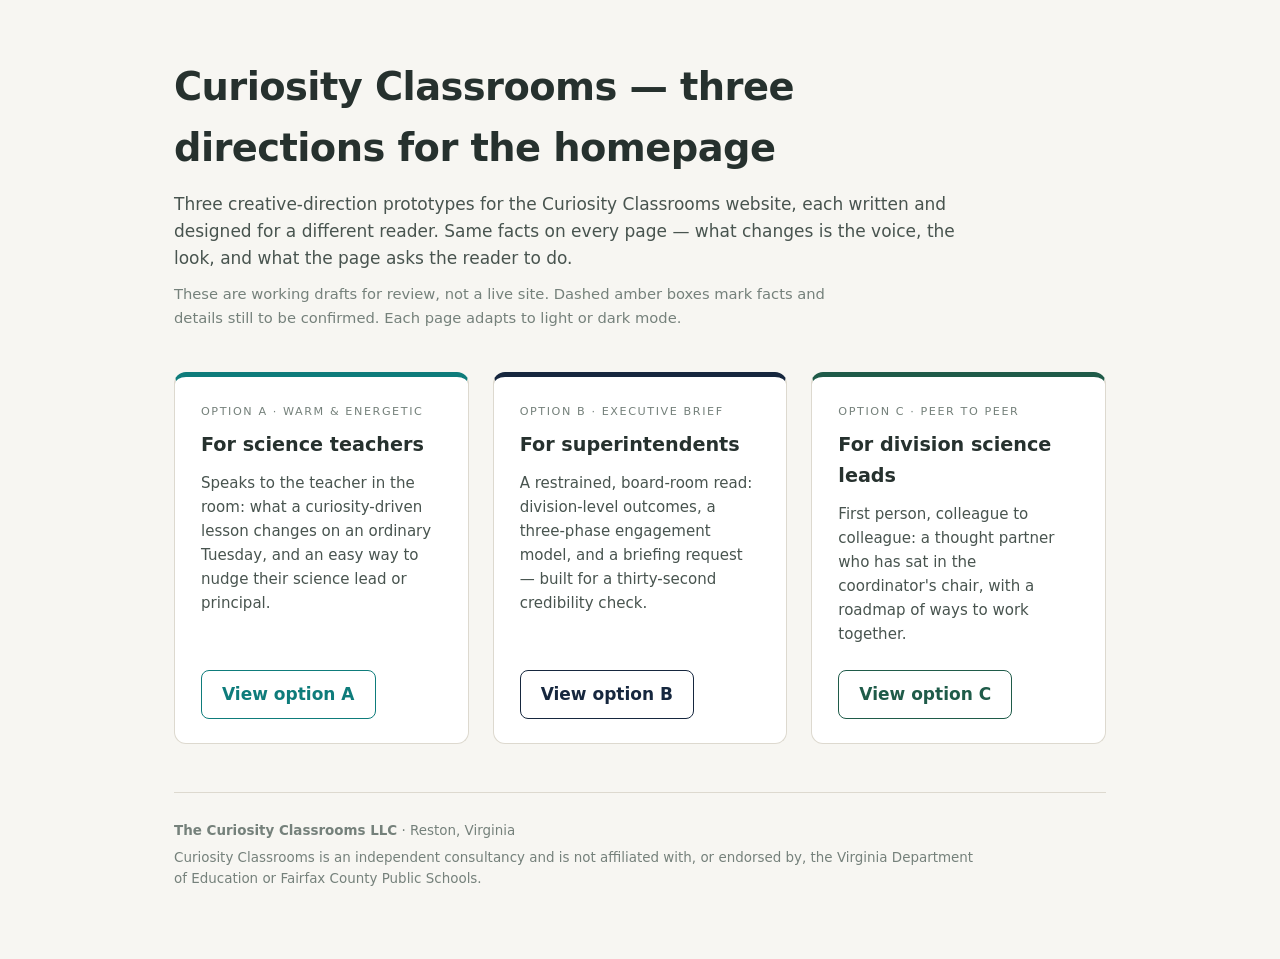
==== index.html @ b70e01c2 "Three homepage prototypes + index chooser for Curiosity Classrooms Teacher, superintendent, and divi" ====
<!DOCTYPE html>
<html lang="en">
<head>
<meta charset="utf-8">
<meta name="viewport" content="width=device-width, initial-scale=1">
<meta name="robots" content="noindex, nofollow">
<title>Curiosity Classrooms — three homepage directions</title>
<style>
  :root {
    --paper: #F7F6F2;
    --card: #FFFFFF;
    --ink: #26312E;
    --body: #48544F;
    --muted: #75817B;
    --line: #DDD9CF;
    --a-accent: #0E7C7B;
    --b-accent: #16273E;
    --b-accent-text: #16273E;
    --c-accent: #1F5B49;
  }
  @media (prefers-color-scheme: dark) {
    :root {
      --paper: #151A18; --card: #1E2523; --ink: #EAEDE9; --body: #B9C2BC;
      --muted: #8A948E; --line: #313A36;
      --a-accent: #56BDB4; --b-accent: #8FA5C4; --b-accent-text: #A9BCD6; --c-accent: #6FC2A2;
    }
  }
  :root[data-theme="light"] {
    --paper: #F7F6F2; --card: #FFFFFF; --ink: #26312E; --body: #48544F;
    --muted: #75817B; --line: #DDD9CF;
    --a-accent: #0E7C7B; --b-accent: #16273E; --b-accent-text: #16273E; --c-accent: #1F5B49;
  }
  :root[data-theme="dark"] {
    --paper: #151A18; --card: #1E2523; --ink: #EAEDE9; --body: #B9C2BC;
    --muted: #8A948E; --line: #313A36;
    --a-accent: #56BDB4; --b-accent: #8FA5C4; --b-accent-text: #A9BCD6; --c-accent: #6FC2A2;
  }
  * { box-sizing: border-box; }
  body { margin: 0; background: var(--paper); color: var(--body);
    font-family: "Segoe UI", system-ui, -apple-system, sans-serif;
    font-size: 17px; line-height: 1.6; }
  .wrap { max-width: 980px; margin: 0 auto; padding: 56px 24px 64px; }
  h1 { color: var(--ink); font-size: clamp(1.7rem, 4vw, 2.4rem); font-weight: 700;
    letter-spacing: -0.015em; margin: 0 0 12px; text-wrap: balance; }
  .intro { max-width: 46em; margin: 0 0 10px; }
  .note { color: var(--muted); font-size: 0.92rem; max-width: 46em; margin: 0 0 42px; }
  .grid { display: grid; grid-template-columns: repeat(auto-fit, minmax(270px, 1fr)); gap: 24px; }
  .option { background: var(--card); border: 1px solid var(--line); border-radius: 12px;
    padding: 26px 26px 24px; display: flex; flex-direction: column; gap: 10px;
    border-top-width: 5px; }
  .option.a { border-top-color: var(--a-accent); }
  .option.b { border-top-color: var(--b-accent); }
  .option.c { border-top-color: var(--c-accent); }
  .option .tag { font-size: 0.7rem; text-transform: uppercase; letter-spacing: 0.14em;
    color: var(--muted); }
  .option h2 { color: var(--ink); font-size: 1.2rem; margin: 0; font-weight: 700; }
  .option p { margin: 0; font-size: 0.94rem; flex-grow: 1; }
  .option a.view { display: inline-block; margin-top: 14px; font-weight: 600;
    text-decoration: none; padding: 10px 20px; border-radius: 8px; align-self: flex-start;
    border: 1.5px solid var(--line); color: var(--ink); }
  .option.a a.view { border-color: var(--a-accent); color: var(--a-accent); }
  .option.b a.view { border-color: var(--b-accent); color: var(--b-accent-text); }
  .option.c a.view { border-color: var(--c-accent); color: var(--c-accent); }
  a:focus-visible { outline: 3px solid var(--a-accent); outline-offset: 2px; }
  .footer { margin-top: 48px; border-top: 1px solid var(--line); padding-top: 22px;
    color: var(--muted); font-size: 0.84rem; }
  .footer p { margin: 5px 0; max-width: 60em; }
</style>
</head>
<body>
<div class="wrap">
  <h1>Curiosity Classrooms — three directions for the homepage</h1>
  <p class="intro">Three creative-direction prototypes for the Curiosity Classrooms website,
    each written and designed for a different reader. Same facts on every page — what changes
    is the voice, the look, and what the page asks the reader to do.</p>
  <p class="note">These are working drafts for review, not a live site. Dashed amber
    boxes mark facts and details still to be confirmed. Each page adapts to light or
    dark mode.</p>

  <div class="grid">
    <div class="option a">
      <span class="tag">Option A · warm &amp; energetic</span>
      <h2>For science teachers</h2>
      <p>Speaks to the teacher in the room: what a curiosity-driven lesson changes on an
        ordinary Tuesday, and an easy way to nudge their science lead or principal.</p>
      <a class="view" href="prototypes/curiosity-teacher.html">View option A</a>
    </div>
    <div class="option b">
      <span class="tag">Option B · executive brief</span>
      <h2>For superintendents</h2>
      <p>A restrained, board-room read: division-level outcomes, a three-phase engagement
        model, and a briefing request — built for a thirty-second credibility check.</p>
      <a class="view" href="prototypes/curiosity-superintendent.html">View option B</a>
    </div>
    <div class="option c">
      <span class="tag">Option C · peer to peer</span>
      <h2>For division science leads</h2>
      <p>First person, colleague to colleague: a thought partner who has sat in the
        coordinator's chair, with a roadmap of ways to work together.</p>
      <a class="view" href="prototypes/curiosity-science-lead.html">View option C</a>
    </div>
  </div>

  <div class="footer">
    <p><strong>The Curiosity Classrooms LLC</strong> · Reston, Virginia</p>
    <p>Curiosity Classrooms is an independent consultancy and is not affiliated with, or
      endorsed by, the Virginia Department of Education or Fairfax County Public Schools.</p>
  </div>
</div>
</body>
</html>
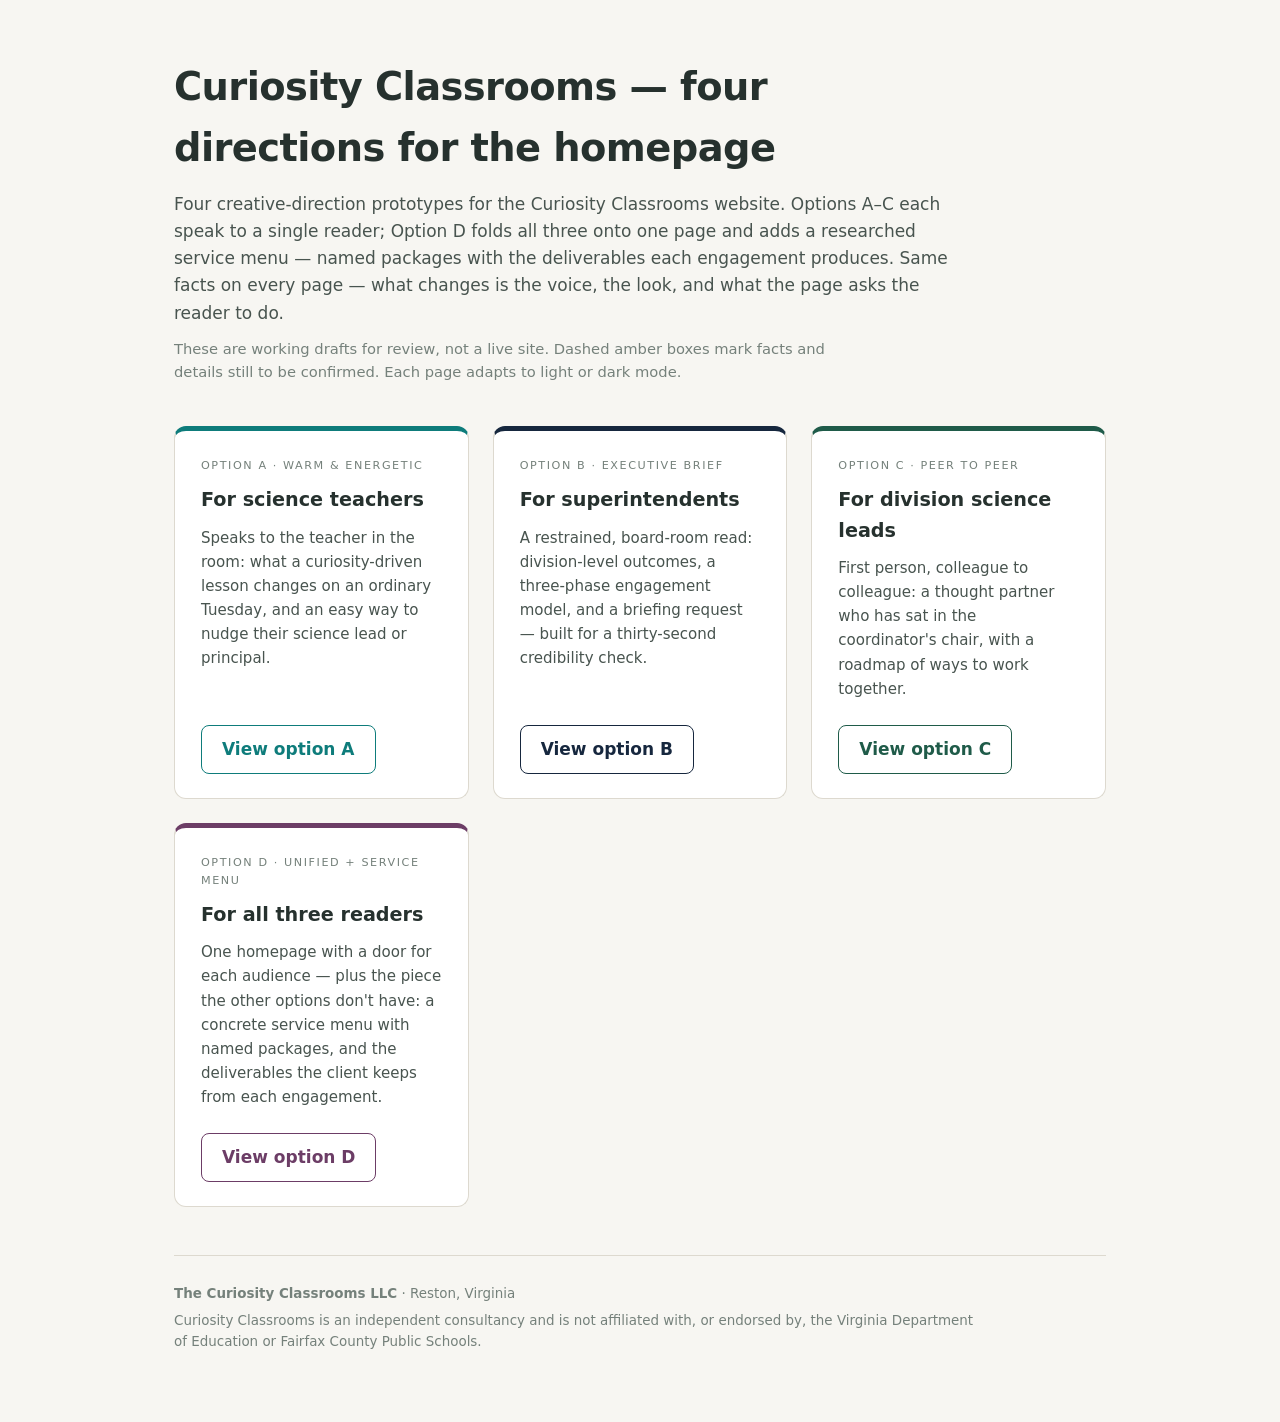
==== commit 02334e0f: "Add Prototype D: unified all-audience homepage with researched service menu - 8 packages (See clearl" ====
--- a/index.html
+++ b/index.html
@@ -4,7 +4,7 @@
 <meta charset="utf-8">
 <meta name="viewport" content="width=device-width, initial-scale=1">
 <meta name="robots" content="noindex, nofollow">
-<title>Curiosity Classrooms — three homepage directions</title>
+<title>Curiosity Classrooms — homepage directions</title>
 <style>
   :root {
     --paper: #F7F6F2;
@@ -17,23 +17,27 @@
     --b-accent: #16273E;
     --b-accent-text: #16273E;
     --c-accent: #1F5B49;
+    --d-accent: #6C3D66;
   }
   @media (prefers-color-scheme: dark) {
     :root {
       --paper: #151A18; --card: #1E2523; --ink: #EAEDE9; --body: #B9C2BC;
       --muted: #8A948E; --line: #313A36;
       --a-accent: #56BDB4; --b-accent: #8FA5C4; --b-accent-text: #A9BCD6; --c-accent: #6FC2A2;
+      --d-accent: #C48EBC;
     }
   }
   :root[data-theme="light"] {
     --paper: #F7F6F2; --card: #FFFFFF; --ink: #26312E; --body: #48544F;
     --muted: #75817B; --line: #DDD9CF;
     --a-accent: #0E7C7B; --b-accent: #16273E; --b-accent-text: #16273E; --c-accent: #1F5B49;
+    --d-accent: #6C3D66;
   }
   :root[data-theme="dark"] {
     --paper: #151A18; --card: #1E2523; --ink: #EAEDE9; --body: #B9C2BC;
     --muted: #8A948E; --line: #313A36;
     --a-accent: #56BDB4; --b-accent: #8FA5C4; --b-accent-text: #A9BCD6; --c-accent: #6FC2A2;
+    --d-accent: #C48EBC;
   }
   * { box-sizing: border-box; }
   body { margin: 0; background: var(--paper); color: var(--body);
@@ -51,6 +55,7 @@
   .option.a { border-top-color: var(--a-accent); }
   .option.b { border-top-color: var(--b-accent); }
   .option.c { border-top-color: var(--c-accent); }
+  .option.d { border-top-color: var(--d-accent); }
   .option .tag { font-size: 0.7rem; text-transform: uppercase; letter-spacing: 0.14em;
     color: var(--muted); }
   .option h2 { color: var(--ink); font-size: 1.2rem; margin: 0; font-weight: 700; }
@@ -61,6 +66,7 @@
   .option.a a.view { border-color: var(--a-accent); color: var(--a-accent); }
   .option.b a.view { border-color: var(--b-accent); color: var(--b-accent-text); }
   .option.c a.view { border-color: var(--c-accent); color: var(--c-accent); }
+  .option.d a.view { border-color: var(--d-accent); color: var(--d-accent); }
   a:focus-visible { outline: 3px solid var(--a-accent); outline-offset: 2px; }
   .footer { margin-top: 48px; border-top: 1px solid var(--line); padding-top: 22px;
     color: var(--muted); font-size: 0.84rem; }
@@ -69,10 +75,12 @@
 </head>
 <body>
 <div class="wrap">
-  <h1>Curiosity Classrooms — three directions for the homepage</h1>
-  <p class="intro">Three creative-direction prototypes for the Curiosity Classrooms website,
-    each written and designed for a different reader. Same facts on every page — what changes
-    is the voice, the look, and what the page asks the reader to do.</p>
+  <h1>Curiosity Classrooms — four directions for the homepage</h1>
+  <p class="intro">Four creative-direction prototypes for the Curiosity Classrooms website.
+    Options A–C each speak to a single reader; Option D folds all three onto one page and
+    adds a researched service menu — named packages with the deliverables each engagement
+    produces. Same facts on every page — what changes is the voice, the look, and what the
+    page asks the reader to do.</p>
   <p class="note">These are working drafts for review, not a live site. Dashed amber
     boxes mark facts and details still to be confirmed. Each page adapts to light or
     dark mode.</p>
@@ -99,6 +107,14 @@
         coordinator's chair, with a roadmap of ways to work together.</p>
       <a class="view" href="prototypes/curiosity-science-lead.html">View option C</a>
     </div>
+    <div class="option d">
+      <span class="tag">Option D · unified + service menu</span>
+      <h2>For all three readers</h2>
+      <p>One homepage with a door for each audience — plus the piece the other options
+        don't have: a concrete service menu with named packages, and the deliverables the
+        client keeps from each engagement.</p>
+      <a class="view" href="prototypes/curiosity-unified.html">View option D</a>
+    </div>
   </div>
 
   <div class="footer">
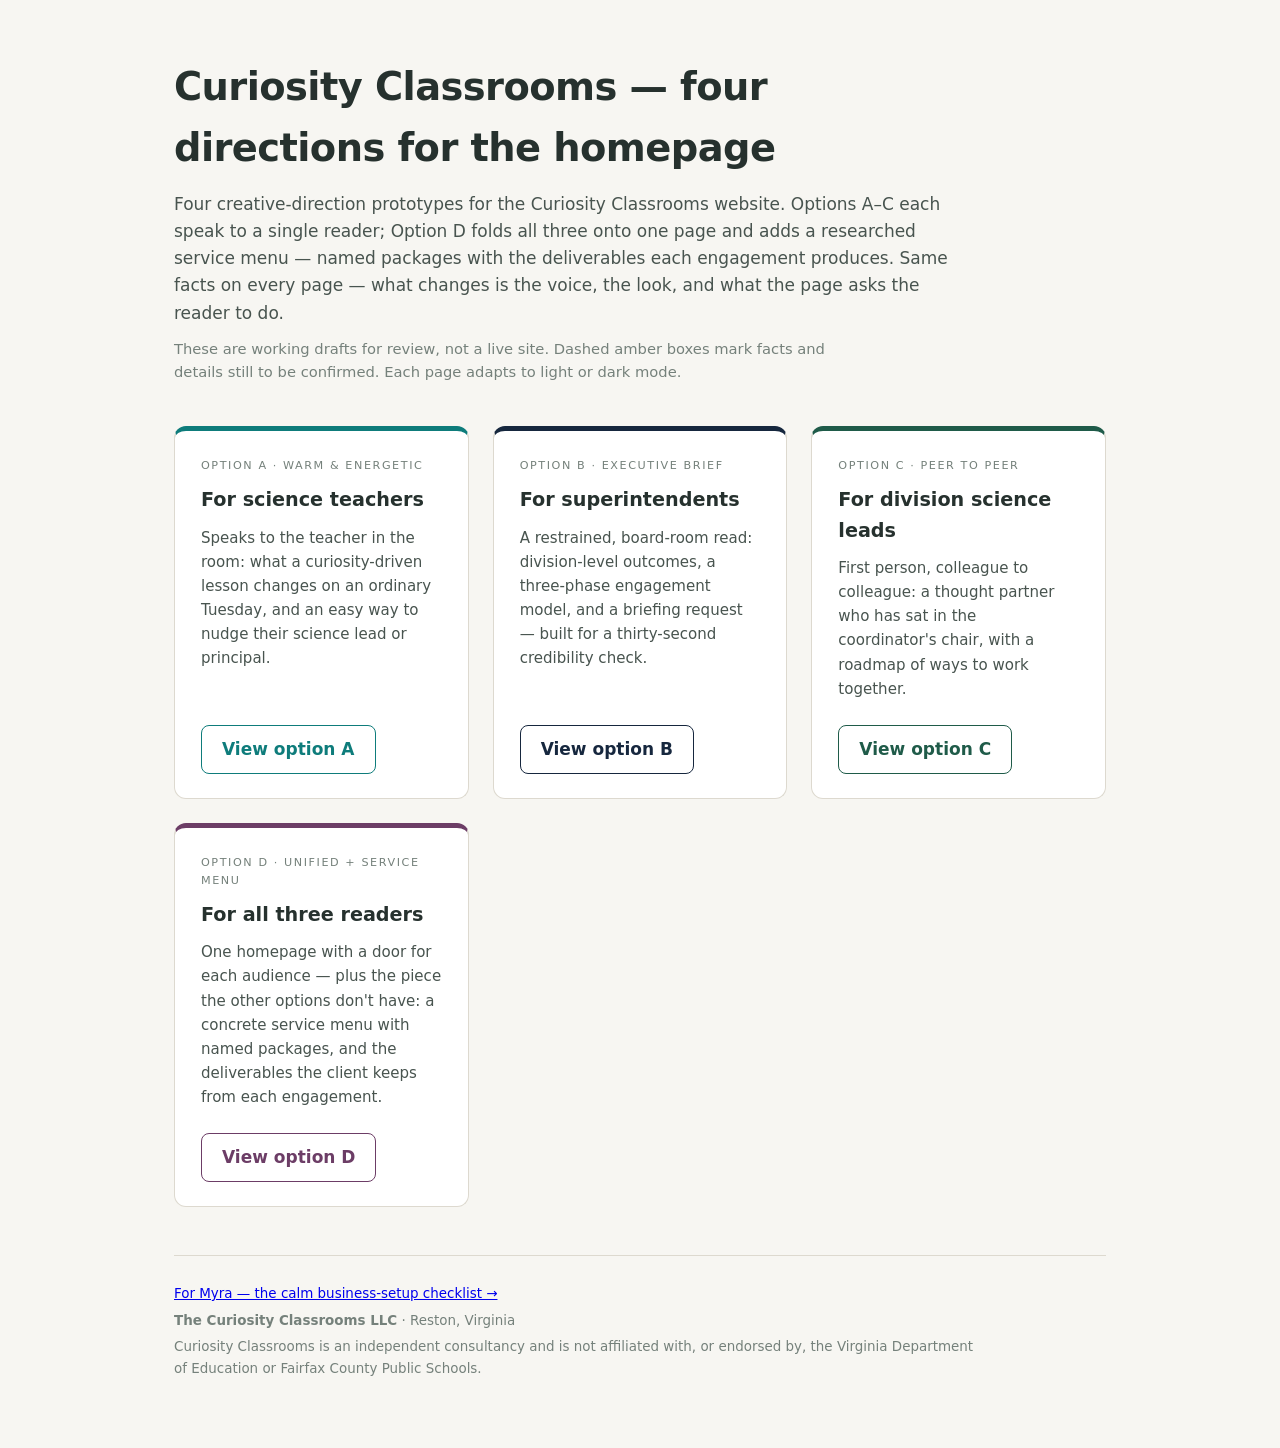
==== commit ae155a49: "Add calm business-setup checklist for Myra Seven phases ordered by when each is needed; MYRA/AARON t" ====
--- a/index.html
+++ b/index.html
@@ -118,6 +118,7 @@
   </div>
 
   <div class="footer">
+    <p><a href="getting-set-up.html">For Myra — the calm business-setup checklist →</a></p>
     <p><strong>The Curiosity Classrooms LLC</strong> · Reston, Virginia</p>
     <p>Curiosity Classrooms is an independent consultancy and is not affiliated with, or
       endorsed by, the Virginia Department of Education or Fairfax County Public Schools.</p>
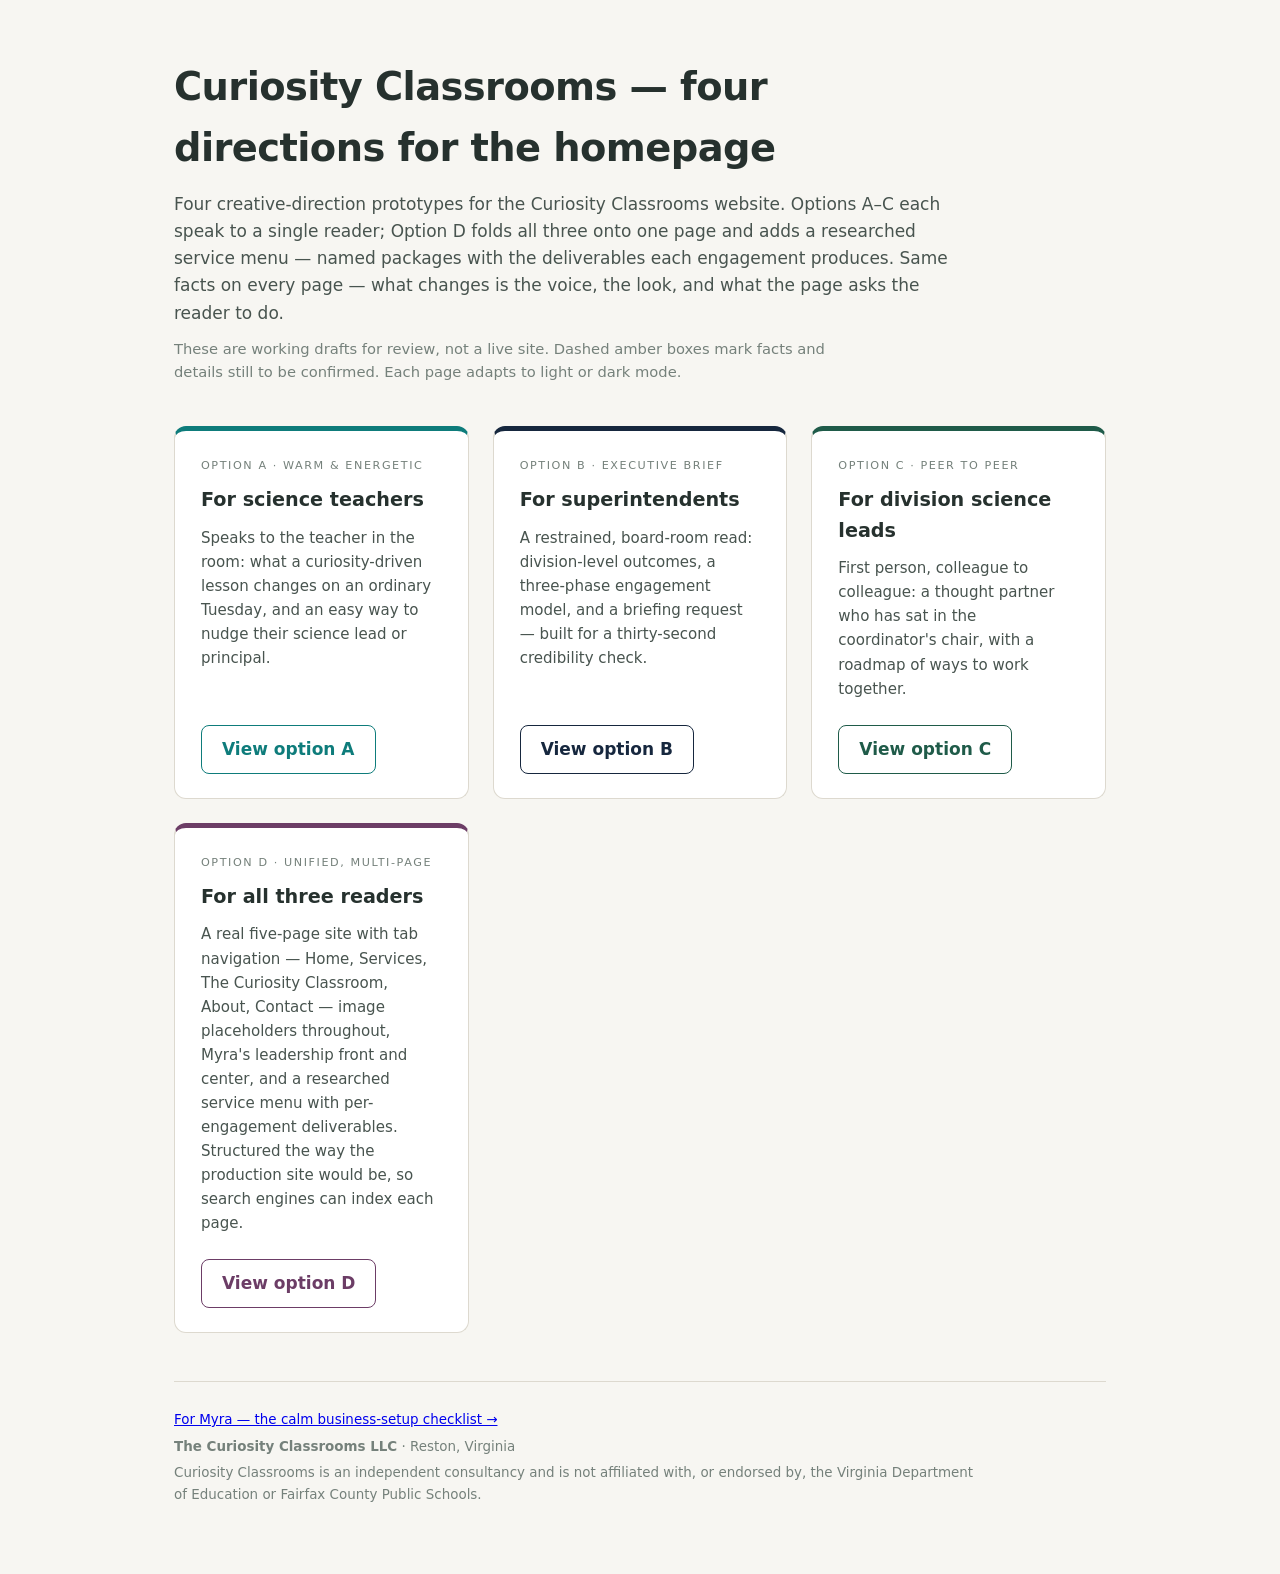
==== commit f20785f7: "Rebuild Option D as five-page mini-site with tab nav and imagery Per Aaron's feedback (too text heav" ====
--- a/index.html
+++ b/index.html
@@ -108,12 +108,14 @@
       <a class="view" href="prototypes/curiosity-science-lead.html">View option C</a>
     </div>
     <div class="option d">
-      <span class="tag">Option D · unified + service menu</span>
+      <span class="tag">Option D · unified, multi-page</span>
       <h2>For all three readers</h2>
-      <p>One homepage with a door for each audience — plus the piece the other options
-        don't have: a concrete service menu with named packages, and the deliverables the
-        client keeps from each engagement.</p>
-      <a class="view" href="prototypes/curiosity-unified.html">View option D</a>
+      <p>A real five-page site with tab navigation — Home, Services, The Curiosity
+        Classroom, About, Contact — image placeholders throughout, Myra's leadership
+        front and center, and a researched service menu with per-engagement
+        deliverables. Structured the way the production site would be, so search
+        engines can index each page.</p>
+      <a class="view" href="prototypes/unified/index.html">View option D</a>
     </div>
   </div>
 
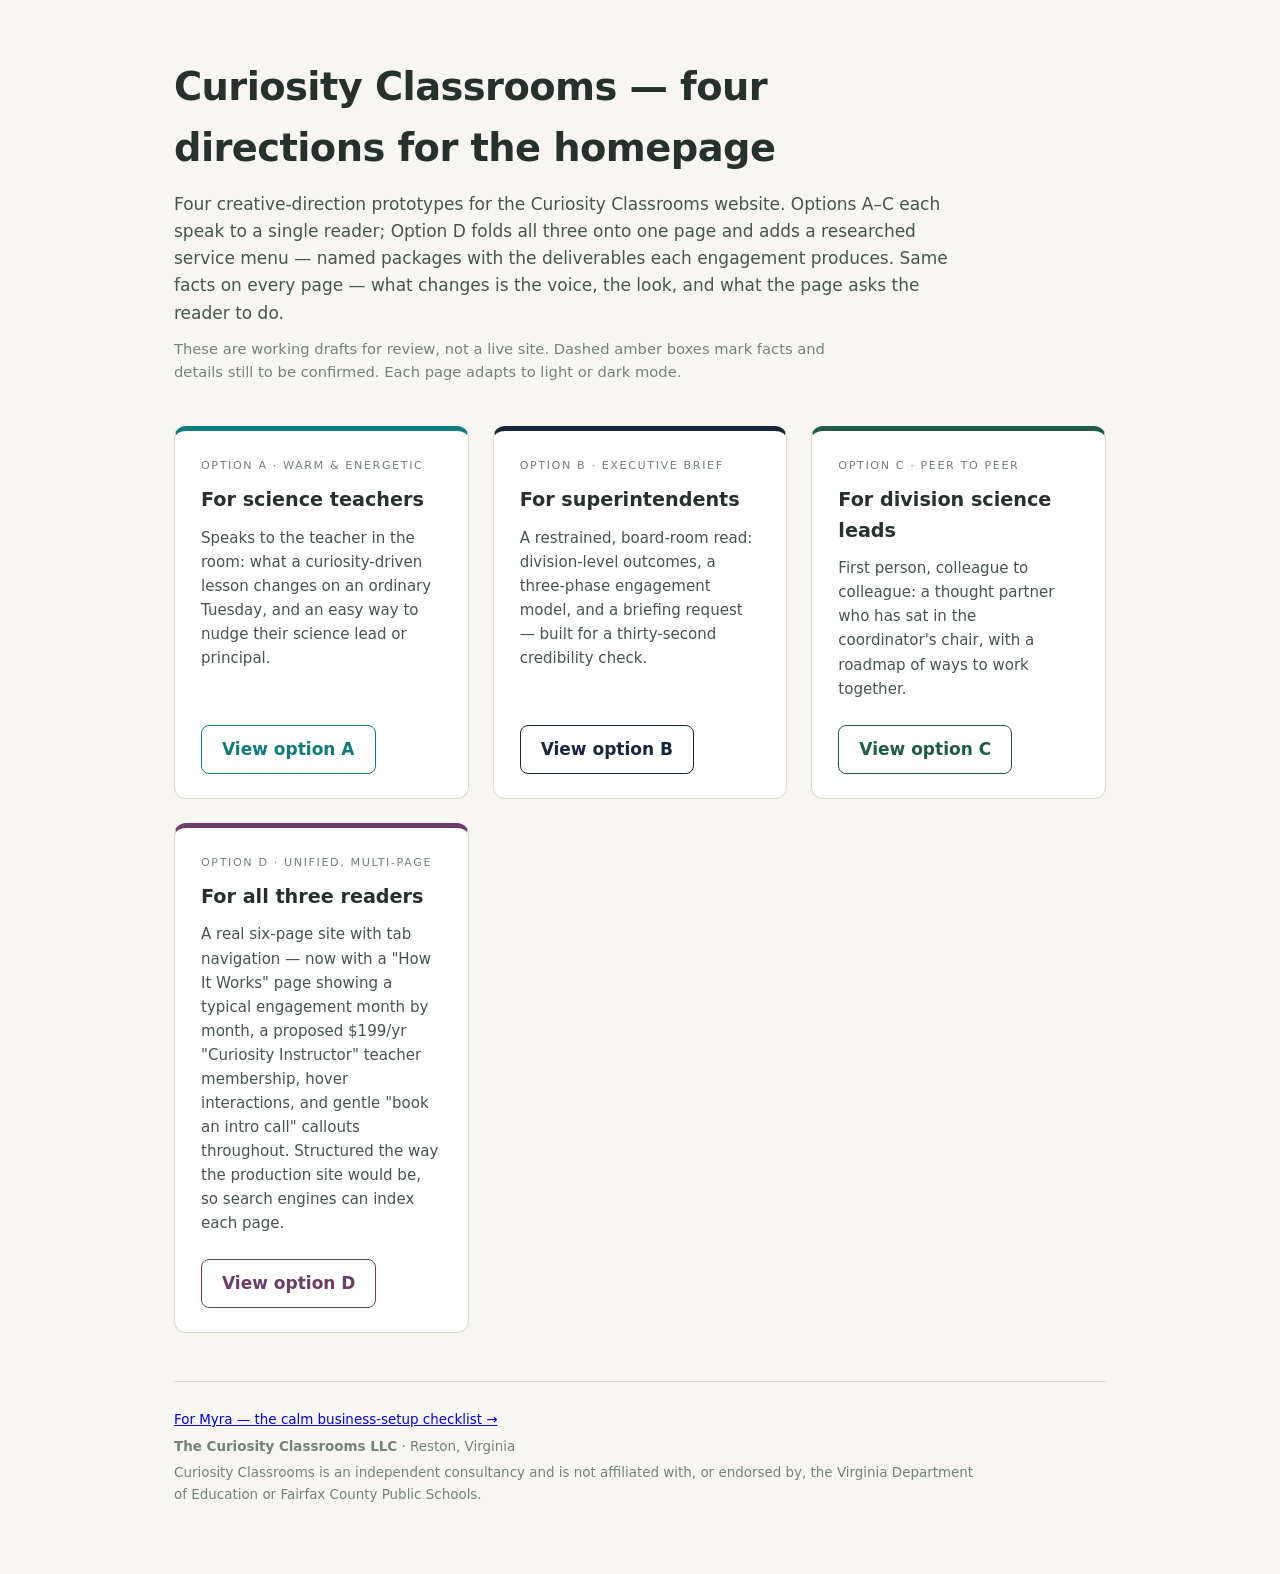
==== commit c4ab20e4: "Option D round 2: intro call, How It Works tab, teacher membership, hover polish - "Intro call" repl" ====
--- a/index.html
+++ b/index.html
@@ -110,11 +110,11 @@
     <div class="option d">
       <span class="tag">Option D · unified, multi-page</span>
       <h2>For all three readers</h2>
-      <p>A real five-page site with tab navigation — Home, Services, The Curiosity
-        Classroom, About, Contact — image placeholders throughout, Myra's leadership
-        front and center, and a researched service menu with per-engagement
-        deliverables. Structured the way the production site would be, so search
-        engines can index each page.</p>
+      <p>A real six-page site with tab navigation — now with a "How It Works" page
+        showing a typical engagement month by month, a proposed $199/yr "Curiosity
+        Instructor" teacher membership, hover interactions, and gentle "book an intro
+        call" callouts throughout. Structured the way the production site would be, so
+        search engines can index each page.</p>
       <a class="view" href="prototypes/unified/index.html">View option D</a>
     </div>
   </div>
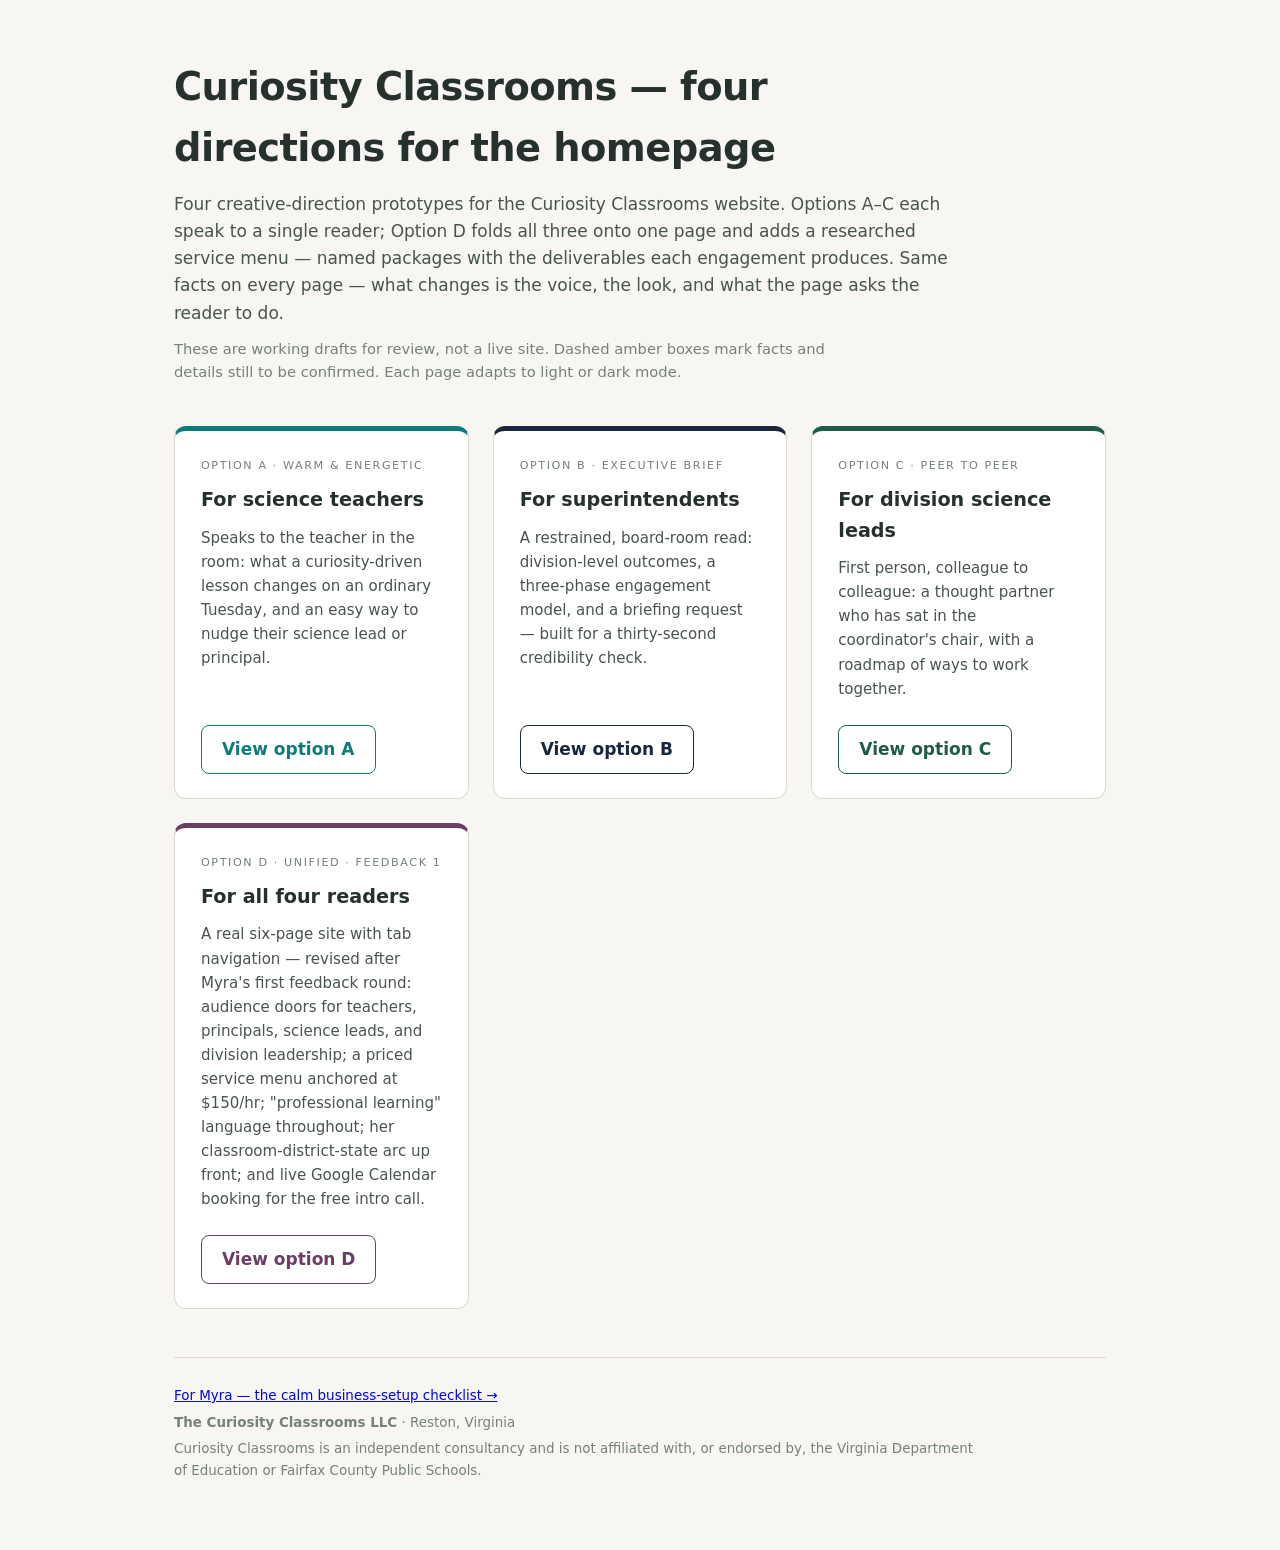
==== commit 9a25d539: "Feedback 1: apply Myra's first review round to Option D - "Professional learning" replaces PD site-w" ====
--- a/index.html
+++ b/index.html
@@ -108,13 +108,13 @@
       <a class="view" href="prototypes/curiosity-science-lead.html">View option C</a>
     </div>
     <div class="option d">
-      <span class="tag">Option D · unified, multi-page</span>
-      <h2>For all three readers</h2>
-      <p>A real six-page site with tab navigation — now with a "How It Works" page
-        showing a typical engagement month by month, a proposed $199/yr "Curiosity
-        Instructor" teacher membership, hover interactions, and gentle "book an intro
-        call" callouts throughout. Structured the way the production site would be, so
-        search engines can index each page.</p>
+      <span class="tag">Option D · unified · feedback 1</span>
+      <h2>For all four readers</h2>
+      <p>A real six-page site with tab navigation — revised after Myra's first feedback
+        round: audience doors for teachers, principals, science leads, and division
+        leadership; a priced service menu anchored at $150/hr; "professional learning"
+        language throughout; her classroom-district-state arc up front; and live Google
+        Calendar booking for the free intro call.</p>
       <a class="view" href="prototypes/unified/index.html">View option D</a>
     </div>
   </div>
